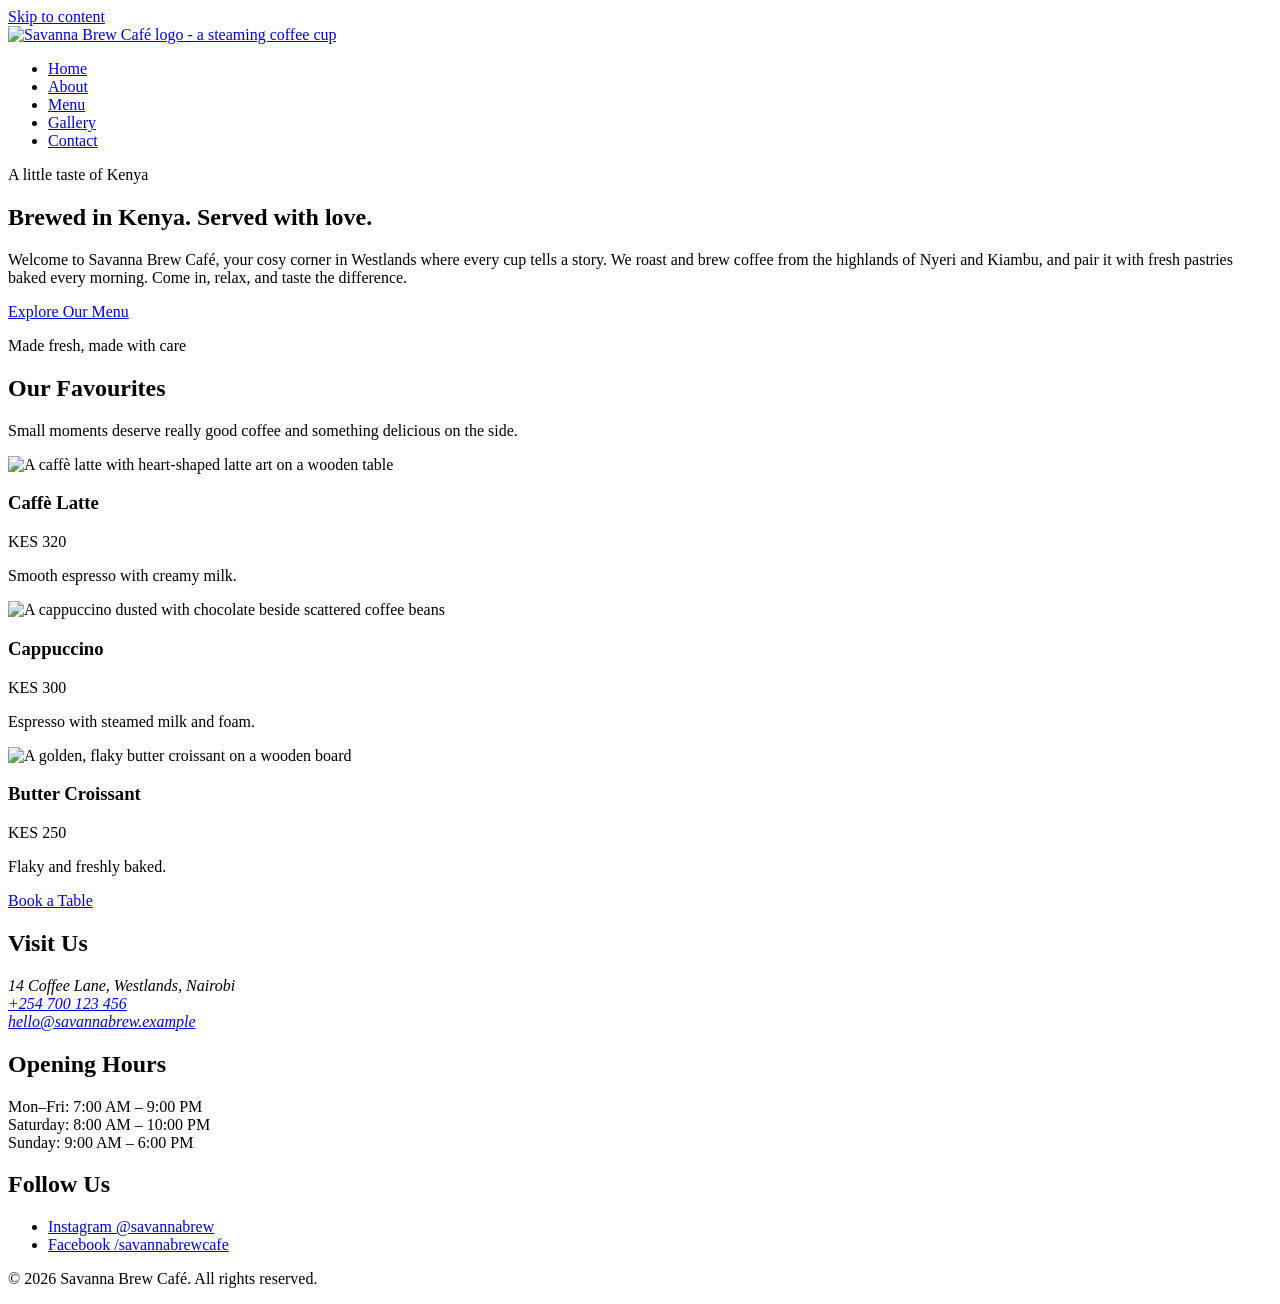
==== index.html @ 94e88974 "Initial commit of website files" ====
<!DOCTYPE html>
<html lang="en">
<head>
  <meta charset="UTF-8">
  <meta name="viewport" content="width=device-width, initial-scale=1.0">
  <meta name="description" content="Savanna Brew Café in Westlands, Nairobi: Kenyan coffee, fresh pastries and a warm welcome.">
  <title>Home | Savanna Brew Café</title>
  <link rel="preconnect" href="https://fonts.googleapis.com">
  <link rel="preconnect" href="https://fonts.gstatic.com" crossorigin>
  <link rel="stylesheet" href="https://fonts.googleapis.com/css2?family=Open+Sans:wght@400;600;700&amp;family=Playfair+Display:wght@600;700&amp;display=swap">
  <link rel="stylesheet" href="css/style.css">
</head>
<body>
  <a class="skip-link" href="#main">Skip to content</a>
  <header class="site-header">
    <div class="header-inner">
      <a class="logo-link" href="index.html"><img src="images/logo.png" alt="Savanna Brew Café logo - a steaming coffee cup" width="304" height="78"></a>
      <nav class="main-nav" aria-label="Main navigation">
        <ul>
          <li><a href="index.html" class="active" aria-current="page">Home</a></li>
          <li><a href="about.html">About</a></li>
          <li><a href="menu.html">Menu</a></li>
          <li><a href="gallery.html">Gallery</a></li>
          <li><a href="contact.html">Contact</a></li>
        </ul>
      </nav>
    </div>
  </header>
  <main id="main">
    <section class="hero">
      <div class="hero-content">
        <p class="eyebrow">A little taste of Kenya</p>
        <h1>Brewed in Kenya. Served with love.</h1>
        <p>Welcome to Savanna Brew Café, your cosy corner in Westlands where every cup tells a story. We roast and brew coffee from the highlands of Nyeri and Kiambu, and pair it with fresh pastries baked every morning. Come in, relax, and taste the difference.</p>
        <a class="btn" href="menu.html">Explore Our Menu</a>
      </div>
    </section>

    <section class="section container">
      <div class="section-heading">
        <p class="eyebrow eyebrow-dark">Made fresh, made with care</p>
        <h2>Our Favourites</h2>
        <p>Small moments deserve really good coffee and something delicious on the side.</p>
      </div>
      <div class="card-row">
        <article class="card">
          <img src="images/latte.jpg" alt="A caffè latte with heart-shaped latte art on a wooden table" width="400" height="300">
          <div class="card-body">
            <h3>Caffè Latte</h3>
            <p class="price">KES 320</p>
            <p>Smooth espresso with creamy milk.</p>
          </div>
        </article>
        <article class="card">
          <img src="images/cappuccino.jpg" alt="A cappuccino dusted with chocolate beside scattered coffee beans" width="400" height="300">
          <div class="card-body">
            <h3>Cappuccino</h3>
            <p class="price">KES 300</p>
            <p>Espresso with steamed milk and foam.</p>
          </div>
        </article>
        <article class="card">
          <img src="images/croissant.jpg" alt="A golden, flaky butter croissant on a wooden board" width="400" height="300">
          <div class="card-body">
            <h3>Butter Croissant</h3>
            <p class="price">KES 250</p>
            <p>Flaky and freshly baked.</p>
          </div>
        </article>
      </div>
      <div class="center">
        <a class="btn" href="contact.html">Book a Table</a>
      </div>
    </section>
  </main>
  <footer class="site-footer">
    <div class="footer-grid">
      <section>
        <h2>Visit Us</h2>
        <address>
          14 Coffee Lane, Westlands, Nairobi<br>
          <a href="tel:+254700123456">+254 700 123 456</a><br>
          <a href="mailto:hello@savannabrew.example">hello@savannabrew.example</a>
        </address>
      </section>
      <section>
        <h2>Opening Hours</h2>
        <p>Mon–Fri: 7:00 AM – 9:00 PM<br>Saturday: 8:00 AM – 10:00 PM<br>Sunday: 9:00 AM – 6:00 PM</p>
      </section>
      <section>
        <h2>Follow Us</h2>
        <ul>
          <li><a href="https://www.instagram.com/" target="_blank" rel="noopener noreferrer">Instagram @savannabrew</a></li>
          <li><a href="https://www.facebook.com/" target="_blank" rel="noopener noreferrer">Facebook /savannabrewcafe</a></li>
        </ul>
      </section>
    </div>
    <p class="copyright">© 2026 Savanna Brew Café. All rights reserved.</p>
  </footer>
</body>
</html>
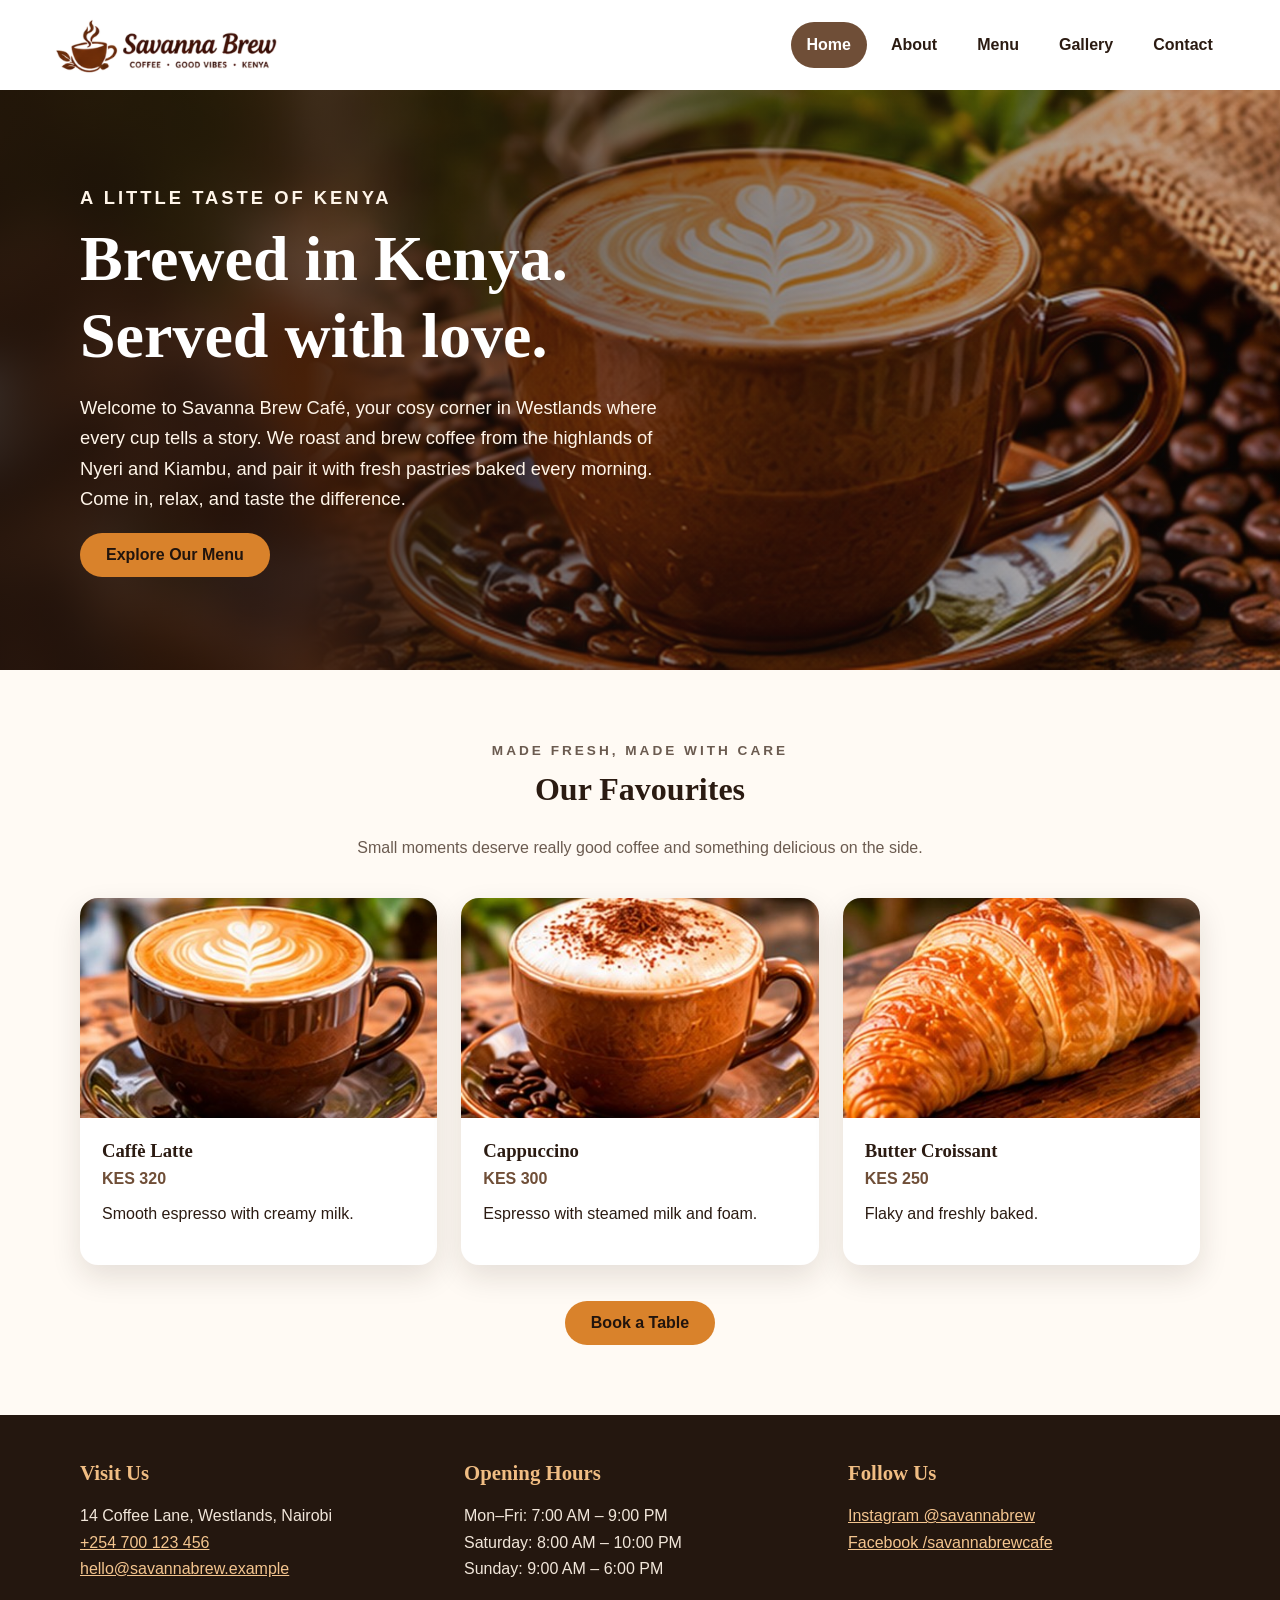
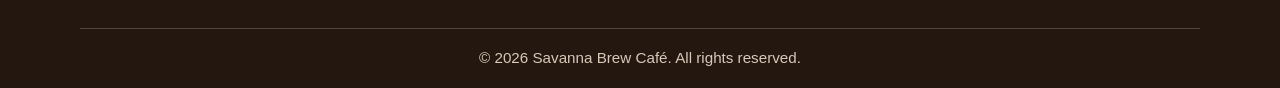
==== commit 43285cf8: "Moved files to root directory" ====
--- a/index.html
+++ b/index.html
@@ -8,7 +8,7 @@
   <link rel="preconnect" href="https://fonts.googleapis.com">
   <link rel="preconnect" href="https://fonts.gstatic.com" crossorigin>
   <link rel="stylesheet" href="https://fonts.googleapis.com/css2?family=Open+Sans:wght@400;600;700&amp;family=Playfair+Display:wght@600;700&amp;display=swap">
-  <link rel="stylesheet" href="css/style.css">
+  <link rel="stylesheet" href="style.css">
 </head>
 <body>
   <a class="skip-link" href="#main">Skip to content</a>
--- a/style.css
+++ b/style.css
@@ -0,0 +1,231 @@
+/* ==========================================================
+   Savanna Brew Café - main stylesheet (linked from every page)
+   Sections:
+   1. Variables   2. Base   3. Header & navigation   4. Buttons
+   5. Home        6. About  7. Menu tables           8. Gallery
+   9. Contact    10. Footer 11. Utilities 12. Dark mode
+   13. Responsive (768px and below)
+   ========================================================== */
+
+/* ---------- 1. VARIABLES (brand palette) ---------- */
+:root {
+  --primary: #6F4E37;      /* coffee brown */
+  --secondary: #F5E9DA;    /* cream */
+  --accent: #D9822B;       /* savanna orange */
+  --text: #2B1B12;         /* dark text */
+  --white: #FFFFFF;
+  --page-bg: #FFFAF4;
+  --surface: #FFFFFF;      /* cards, forms, tables */
+  --stripe: #FBF1E6;       /* zebra rows */
+  --hover-row: #F6DFC5;
+  --border: #EADBCB;
+  --muted: #6B5B50;
+  --footer-bg: #24170F;
+  --shadow: 0 12px 30px rgba(43, 27, 18, 0.12);
+  --font-heading: "Playfair Display", Georgia, serif;
+  --font-body: "Open Sans", Arial, sans-serif;
+}
+
+/* ---------- 2. BASE ---------- */
+*, *::before, *::after { box-sizing: border-box; }
+html { scroll-behavior: smooth; }
+body {
+  margin: 0;
+  background: var(--page-bg);
+  color: var(--text);
+  font-family: var(--font-body);
+  font-size: 1rem;          /* 16px */
+  line-height: 1.65;
+}
+img { max-width: 100%; height: auto; display: block; }
+h1, h2, h3 { font-family: var(--font-heading); line-height: 1.2; margin-top: 0; }
+h1 { font-size: clamp(2.2rem, 5vw, 4rem); }
+h2 { font-size: 2rem; }
+p { margin-top: 0; }
+a { color: var(--primary); }
+a:hover { color: var(--accent); }
+a:focus-visible, button:focus-visible { outline: 3px solid var(--accent); outline-offset: 3px; }
+.container { width: min(1120px, 92%); margin-inline: auto; }
+.section { padding: 70px 0; }
+.section-heading { text-align: center; max-width: 680px; margin: 0 auto 36px; }
+.section-heading p { color: var(--muted); }
+.eyebrow {
+  color: #F4BD7C; text-transform: uppercase; letter-spacing: 3px;
+  font-weight: 700; font-size: 0.85rem; margin-bottom: 8px;
+}
+.eyebrow-dark { color: var(--primary); }
+.page-title { padding: 60px 4%; text-align: center; background: var(--secondary); }
+.page-title h1 { font-size: clamp(2.2rem, 4vw, 3.4rem); margin-bottom: 10px; }
+.page-title p { margin: 0; color: var(--muted); }
+
+/* ---------- 3. HEADER & NAVIGATION ---------- */
+/* Flexbox is used for the navigation bar (one row, logo left, links right);
+   CSS Grid is used for the gallery (a two-dimensional grid of photos). */
+.site-header { background: var(--white); box-shadow: 0 3px 18px rgba(43, 27, 18, 0.08); }
+.header-inner {
+  width: min(1180px, 92%); margin: auto; min-height: 90px;
+  display: flex; align-items: center; justify-content: space-between; gap: 24px;
+}
+.logo-link img { width: 230px; height: auto; }
+.main-nav ul { display: flex; align-items: center; gap: 8px; list-style: none; margin: 0; padding: 0; }
+.main-nav a {
+  display: block; padding: 10px 16px; border-radius: 999px;
+  text-decoration: none; color: #2B1B12; font-weight: 700;
+  transition: background-color 0.25s ease, color 0.25s ease;
+}
+.main-nav a:hover, .main-nav a:focus-visible { background: var(--secondary); color: var(--primary); }
+.main-nav a.active { background: var(--primary); color: var(--white); }   /* current page */
+.skip-link { position: absolute; left: -999px; top: 0; background: var(--accent); color: #21140D; padding: 8px 14px; z-index: 10; }
+.skip-link:focus { left: 8px; }
+
+/* ---------- 4. BUTTONS ---------- */
+.btn {
+  display: inline-block; background: var(--accent); color: #21140D;
+  font: 700 1rem var(--font-body); text-decoration: none;
+  padding: 13px 26px; border: 0; border-radius: 999px; cursor: pointer;
+  transition: transform 0.25s ease, box-shadow 0.25s ease, background-color 0.25s ease;
+}
+.btn:hover, .btn:focus-visible {
+  background: #EFA64E; color: #21140D; transform: translateY(-3px);
+  box-shadow: 0 8px 20px rgba(0, 0, 0, 0.2);
+}
+
+/* ---------- 5. HOME ---------- */
+.hero {
+  min-height: 580px; display: flex; align-items: center; color: var(--white);
+  background: linear-gradient(90deg, rgba(25, 15, 10, 0.85), rgba(25, 15, 10, 0.25)),
+              url("../images/hero.jpg") center / cover no-repeat;
+}
+.hero-content { width: min(1120px, 92%); margin: auto; padding: 80px 0; animation: fade-up 1s ease both; }
+.hero h1 { max-width: 640px; margin-bottom: 18px; }
+.hero p { max-width: 580px; font-size: 1.15rem; color: #FFF5E9; }
+@keyframes fade-up { from { opacity: 0; transform: translateY(24px); } to { opacity: 1; transform: none; } }
+.card-row { display: flex; gap: 24px; }
+.card {
+  flex: 1; background: var(--surface); border-radius: 18px; overflow: hidden;
+  box-shadow: var(--shadow); transition: transform 0.3s ease, box-shadow 0.3s ease;
+}
+.card:hover { transform: translateY(-8px); box-shadow: 0 18px 35px rgba(43, 27, 18, 0.2); }
+.card img { width: 100%; height: 220px; object-fit: cover; }
+.card-body { padding: 22px; }
+.card h3 { margin-bottom: 4px; }
+.price { font-weight: 700; color: var(--primary); margin-bottom: 8px; }
+.center { text-align: center; margin-top: 36px; }
+
+/* ---------- 6. ABOUT ---------- */
+.story-layout { display: grid; grid-template-columns: 0.9fr 1.1fr; gap: 54px; align-items: center; }
+.owner-image { width: 100%; aspect-ratio: 1 / 1; object-fit: cover; border-radius: 28px; box-shadow: var(--shadow); }
+.story-copy blockquote {
+  margin: 28px 0 0; padding: 16px 24px; background: var(--secondary);
+  border-left: 5px solid var(--accent); font-family: Georgia, serif; font-size: 1.15rem; font-style: italic;
+}
+.story-copy blockquote p { margin-bottom: 8px; }
+.story-copy blockquote footer { font: 600 0.95rem var(--font-body); font-style: normal; color: var(--primary); }
+.values-list { list-style: none; margin: 0; padding: 0; display: grid; grid-template-columns: repeat(3, 1fr); gap: 22px; }
+.values-list li {
+  padding: 28px; background: var(--surface); border-radius: 16px;
+  border-top: 4px solid var(--accent); box-shadow: var(--shadow);
+  transition: transform 0.3s ease;
+}
+.values-list li:hover { transform: translateY(-5px); }
+.values-list strong { display: block; font: 700 1.4rem var(--font-heading); color: var(--primary); margin-bottom: 6px; }
+
+/* ---------- 7. MENU TABLES ---------- */
+.menu-section { padding: 28px 0 10px; }
+.menu-section h2 { margin-bottom: 16px; }
+.table-wrapper { overflow-x: auto; border-radius: 12px; box-shadow: var(--shadow); }   /* scrolls on phones */
+.menu-table { width: 100%; border-collapse: collapse; min-width: 520px; background: var(--surface); }
+.menu-table th, .menu-table td { padding: 14px 18px; text-align: left; border-bottom: 1px solid var(--border); }
+.menu-table thead th { background: var(--primary); color: var(--white); }
+.menu-table tbody th { font-weight: 700; }
+.menu-table tbody tr:nth-child(even) { background: var(--stripe); }
+.menu-table tbody tr { transition: background-color 0.2s ease; }
+.menu-table tbody tr:hover { background: var(--hover-row); }
+.menu-table th:last-child, .menu-table td:last-child { text-align: right; }          /* prices */
+.menu-table td:last-child { font-weight: 700; }
+
+/* ---------- 8. GALLERY (CSS Grid: 4 / 2 / 1 columns) ---------- */
+.gallery-grid { display: grid; grid-template-columns: repeat(4, 1fr); gap: 18px; }
+.gallery-grid figure { margin: 0; overflow: hidden; border-radius: 14px; background: var(--surface); box-shadow: var(--shadow); }
+.gallery-grid img { width: 100%; aspect-ratio: 4 / 3; object-fit: cover; transition: transform 0.4s ease; }
+.gallery-grid figure:hover img { transform: scale(1.08); }
+.gallery-grid figcaption { padding: 12px 14px; font-weight: 600; text-align: center; }
+
+/* ---------- 9. CONTACT ---------- */
+.contact-layout { display: grid; grid-template-columns: 1.15fr 0.85fr; gap: 36px; align-items: start; }
+.contact-panel, .reservation-form { background: var(--surface); padding: 30px; border-radius: 18px; box-shadow: var(--shadow); }
+.contact-item { padding: 12px 0; border-bottom: 1px solid var(--border); }
+.contact-item strong { display: block; color: var(--primary); }
+.hours-heading { margin-top: 26px; font-size: 1.6rem; }
+.hours-table { width: 100%; border-collapse: collapse; }
+.hours-table th, .hours-table td { padding: 9px 4px; text-align: left; border-bottom: 1px solid var(--border); }
+.hours-table thead th { color: var(--primary); }
+.hours-table td { text-align: right; }
+.form-grid { display: grid; grid-template-columns: 1fr 1fr; gap: 18px; }
+.form-field { display: flex; flex-direction: column; gap: 6px; }
+.form-field.full { grid-column: 1 / -1; }
+.form-field label, legend { font-weight: 700; }
+.form-field input[type="text"], .form-field input[type="email"], .form-field input[type="tel"],
+.form-field input[type="date"], .form-field input[type="time"], .form-field select, .form-field textarea {
+  width: 100%; padding: 12px; border: 1px solid #B9A593; border-radius: 8px;
+  background: var(--surface); color: var(--text); font: inherit;
+}
+.form-field textarea { min-height: 120px; resize: vertical; }
+.form-field input:focus, .form-field select:focus, .form-field textarea:focus {
+  outline: 3px solid var(--accent); outline-offset: 1px; border-color: var(--accent);
+}
+fieldset { border: 1px solid #B9A593; border-radius: 10px; padding: 12px 16px; margin: 0; }
+.radio-row { display: flex; gap: 20px; flex-wrap: wrap; }
+.radio-row label { font-weight: 400; }
+.form-help { font-size: 0.95rem; color: var(--muted); }
+
+/* ---------- 10. FOOTER ---------- */
+.site-footer { background: var(--footer-bg); color: #F1E6DA; padding: 46px 0 18px; }
+.footer-grid { width: min(1120px, 92%); margin: auto; display: grid; grid-template-columns: repeat(3, 1fr); gap: 32px; }
+.site-footer h2 { font-size: 1.3rem; color: #F0BD83; }
+.site-footer address { font-style: normal; }
+.site-footer ul { list-style: none; padding: 0; margin: 0; }
+.site-footer a { color: #F4C58F; }
+.site-footer a:hover, .site-footer a:focus-visible { color: var(--white); }
+.copyright { width: min(1120px, 92%); margin: 30px auto 0; padding-top: 16px; border-top: 1px solid rgba(255, 255, 255, 0.2); text-align: center; font-size: 0.95rem; color: #D8C8B8; }
+
+/* ---------- 11. UTILITIES ---------- */
+.visually-hidden { position: absolute; width: 1px; height: 1px; margin: -1px; overflow: hidden; clip: rect(0 0 0 0); white-space: nowrap; }
+
+/* ---------- 12. DARK MODE (bonus) ---------- */
+@media (prefers-color-scheme: dark) {
+  :root {
+    --page-bg: #1A110C; --surface: #2A1C14; --stripe: #33231A; --hover-row: #45301F;
+    --secondary: #33231A; --border: #4A362A; --text: #F5E9DA; --muted: #CDBBA9;
+  }
+  a { color: #F4C58F; }
+  .main-nav a:hover, .main-nav a:focus-visible { color: #F4C58F; }
+  .site-header { background: #24170F; }
+  .main-nav a { color: #F5E9DA; }
+  .main-nav a.active { background: var(--accent); color: #21140D; }
+  .logo-link img { background: #F5E9DA; border-radius: 10px; padding: 4px 8px; }
+  .eyebrow-dark, .price, .values-list strong, .contact-item strong, .hours-table thead th, .story-copy blockquote footer { color: #F4C58F; }
+  .menu-table thead th { background: #6F4E37; }
+}
+
+/* ---------- 13. RESPONSIVE: 768px and below ---------- */
+@media (max-width: 1000px) {
+  .gallery-grid { grid-template-columns: repeat(2, 1fr); }      /* tablet: 2 columns */
+}
+@media (max-width: 768px) {
+  .header-inner { flex-direction: column; padding: 14px 0; gap: 8px; }   /* links stack below logo */
+  .main-nav ul { flex-direction: column; gap: 2px; text-align: center; }
+  .main-nav a { padding: 8px 24px; }
+  .hero { min-height: 500px; }
+  .hero-content { padding: 60px 0; }
+  .section { padding: 50px 0; }
+  .card-row { flex-direction: column; }
+  .story-layout, .contact-layout { grid-template-columns: 1fr; gap: 32px; }
+  .owner-image { max-width: 420px; margin-inline: auto; }
+  .values-list { grid-template-columns: 1fr; }
+  .gallery-grid { grid-template-columns: 1fr; }                  /* mobile: 1 column */
+  .footer-grid { grid-template-columns: 1fr; gap: 22px; }
+  .form-grid { grid-template-columns: 1fr; }
+  .form-field.full { grid-column: auto; }
+  .contact-panel, .reservation-form { padding: 22px; }
+}
